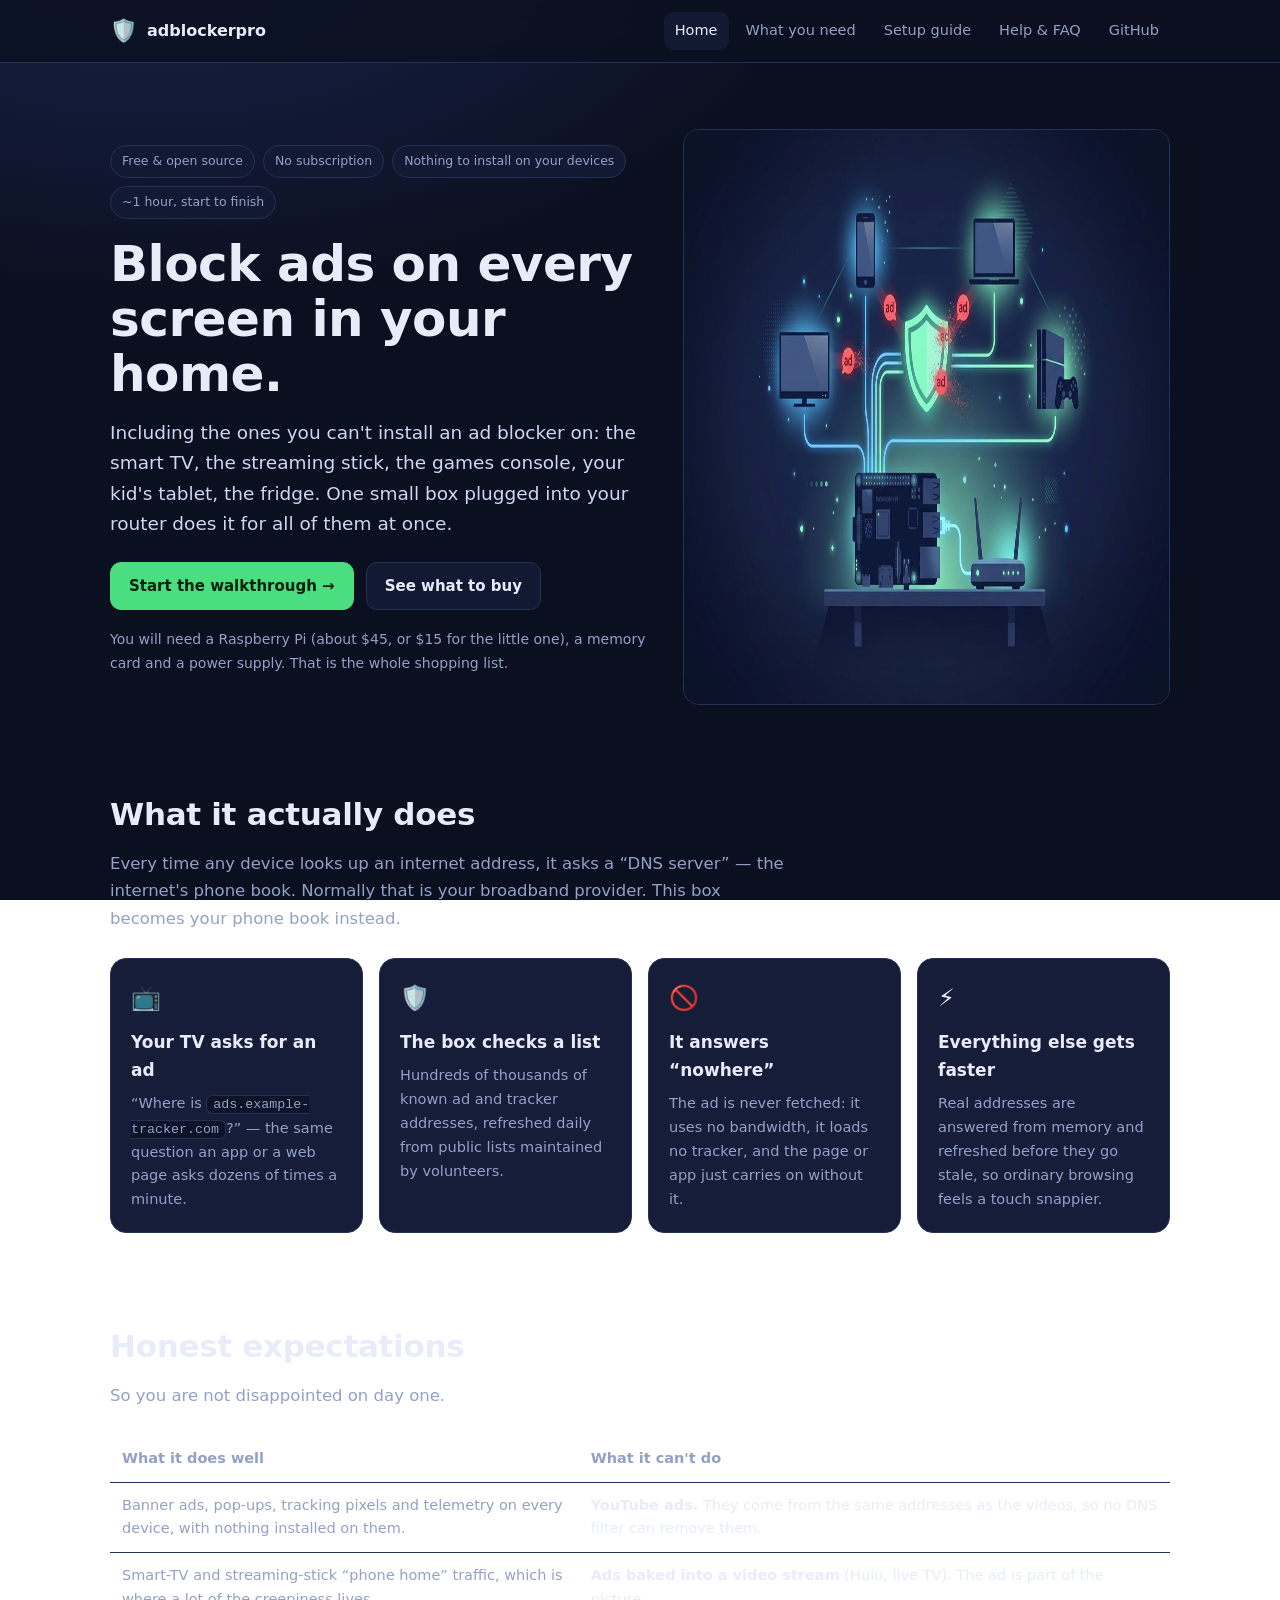
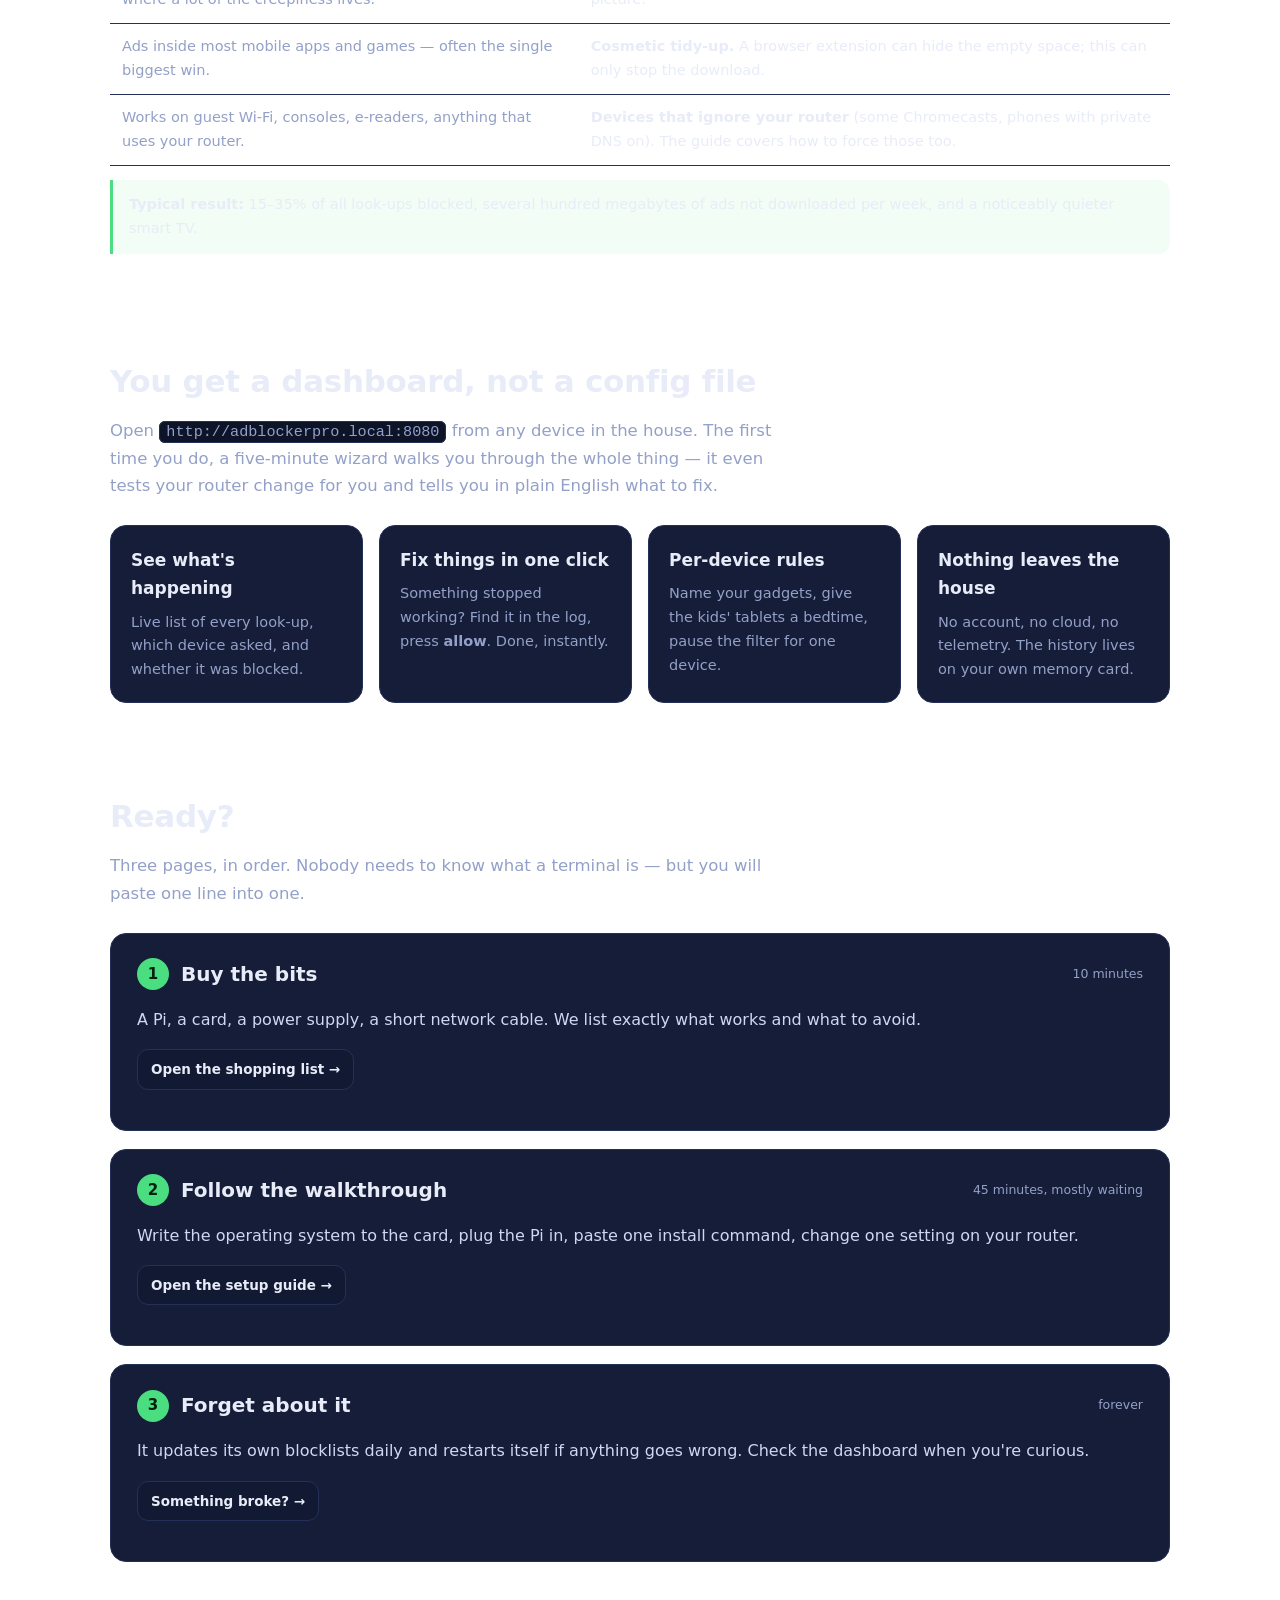
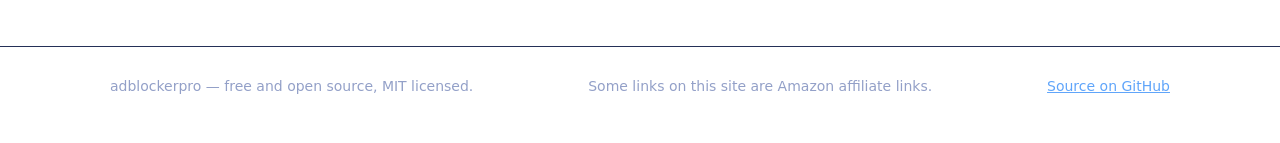
==== site/index.html @ a88fe412 "Friendly first-run wizard, in-app plain-English help, and the adblockerpro website Co-authored-by: a" ====
<!DOCTYPE html>
<html lang="en">
<head>
<meta charset="utf-8" />
<meta name="viewport" content="width=device-width, initial-scale=1" />
<title>adblockerpro — block ads on every device in your house</title>
<meta name="description" content="Build a small box that blocks ads and trackers for every device on your home network — smart TVs, phones, consoles, streaming sticks. No subscription, no apps to install, about an hour of your time." />
<link rel="stylesheet" href="styles.css" />
<link rel="icon" href="data:image/svg+xml,<svg xmlns='http://www.w3.org/2000/svg' viewBox='0 0 100 100'><text y='.9em' font-size='90'>🛡️</text></svg>" />
</head>
<body>

<header class="site-head">
  <div class="wrap">
    <a class="brand" href="index.html"><span class="logo">🛡️</span> adblockerpro</a>
    <nav class="site-nav">
      <a href="index.html">Home</a>
      <a href="hardware.html">What you need</a>
      <a href="setup.html">Setup guide</a>
      <a href="faq.html">Help &amp; FAQ</a>
      <a href="https://github.com/ahardkore/adblockerpro" target="_blank" rel="noopener">GitHub</a>
    </nav>
  </div>
</header>

<section class="hero">
  <div class="wrap hero-grid">
    <div>
      <div class="badges">
        <span class="badge">Free &amp; open source</span>
        <span class="badge">No subscription</span>
        <span class="badge">Nothing to install on your devices</span>
        <span class="badge">~1 hour, start to finish</span>
      </div>
      <h1>Block ads on every screen in your home.</h1>
      <p class="lead">
        Including the ones you can't install an ad blocker on: the smart TV, the
        streaming stick, the games console, your kid's tablet, the fridge.
        One small box plugged into your router does it for all of them at once.
      </p>
      <div class="hero-cta">
        <a class="btn primary" href="setup.html">Start the walkthrough →</a>
        <a class="btn" href="hardware.html">See what to buy</a>
      </div>
      <p class="hero-note">You will need a Raspberry Pi (about $45, or $15 for the little one),
        a memory card and a power supply. That is the whole shopping list.</p>
    </div>
    <div>
      <img src="img/hero.jpg" alt="A Raspberry Pi next to a home router, filtering ads out of the traffic from a TV, phone, laptop and games console" width="1024" height="576" />
    </div>
  </div>
</section>

<section id="what">
  <div class="wrap">
    <h2>What it actually does</h2>
    <p class="section-sub">
      Every time any device looks up an internet address, it asks a “DNS server”
      — the internet's phone book. Normally that is your broadband provider.
      This box becomes your phone book instead.
    </p>
    <div class="cards">
      <div class="card">
        <span class="ico">📺</span>
        <h3>Your TV asks for an ad</h3>
        <p>“Where is <code>ads.example-tracker.com</code>?” — the same question an app or a web page asks dozens of times a minute.</p>
      </div>
      <div class="card">
        <span class="ico">🛡️</span>
        <h3>The box checks a list</h3>
        <p>Hundreds of thousands of known ad and tracker addresses, refreshed daily from public lists maintained by volunteers.</p>
      </div>
      <div class="card">
        <span class="ico">🚫</span>
        <h3>It answers “nowhere”</h3>
        <p>The ad is never fetched: it uses no bandwidth, it loads no tracker, and the page or app just carries on without it.</p>
      </div>
      <div class="card">
        <span class="ico">⚡</span>
        <h3>Everything else gets faster</h3>
        <p>Real addresses are answered from memory and refreshed before they go stale, so ordinary browsing feels a touch snappier.</p>
      </div>
    </div>
  </div>
</section>

<section id="expect">
  <div class="wrap">
    <h2>Honest expectations</h2>
    <p class="section-sub">So you are not disappointed on day one.</p>
    <table class="compare">
      <tr><th>What it does well</th><th>What it can't do</th></tr>
      <tr>
        <td>Banner ads, pop-ups, tracking pixels and telemetry on every device, with nothing installed on them.</td>
        <td><b>YouTube ads.</b> They come from the same addresses as the videos, so no DNS filter can remove them.</td>
      </tr>
      <tr>
        <td>Smart-TV and streaming-stick “phone home” traffic, which is where a lot of the creepiness lives.</td>
        <td><b>Ads baked into a video stream</b> (Hulu, live TV). The ad is part of the picture.</td>
      </tr>
      <tr>
        <td>Ads inside most mobile apps and games — often the single biggest win.</td>
        <td><b>Cosmetic tidy-up.</b> A browser extension can hide the empty space; this can only stop the download.</td>
      </tr>
      <tr>
        <td>Works on guest Wi-Fi, consoles, e-readers, anything that uses your router.</td>
        <td><b>Devices that ignore your router</b> (some Chromecasts, phones with private DNS on). The guide covers how to force those too.</td>
      </tr>
    </table>
    <div class="callout good">
      <b>Typical result:</b> 15–35% of all look-ups blocked, several hundred megabytes of
      ads not downloaded per week, and a noticeably quieter smart TV.
    </div>
  </div>
</section>

<section id="dashboard">
  <div class="wrap">
    <h2>You get a dashboard, not a config file</h2>
    <p class="section-sub">
      Open <code>http://adblockerpro.local:8080</code> from any device in the house.
      The first time you do, a five-minute wizard walks you through the whole thing —
      it even tests your router change for you and tells you in plain English what to fix.
    </p>
    <div class="cards">
      <div class="card"><h3>See what's happening</h3><p>Live list of every look-up, which device asked, and whether it was blocked.</p></div>
      <div class="card"><h3>Fix things in one click</h3><p>Something stopped working? Find it in the log, press <b>allow</b>. Done, instantly.</p></div>
      <div class="card"><h3>Per-device rules</h3><p>Name your gadgets, give the kids' tablets a bedtime, pause the filter for one device.</p></div>
      <div class="card"><h3>Nothing leaves the house</h3><p>No account, no cloud, no telemetry. The history lives on your own memory card.</p></div>
    </div>
  </div>
</section>

<section id="start">
  <div class="wrap">
    <h2>Ready?</h2>
    <p class="section-sub">Three pages, in order. Nobody needs to know what a terminal is — but you will paste one line into one.</p>
    <div class="steps">
      <div class="step">
        <h3>Buy the bits <span class="time">10 minutes</span></h3>
        <p>A Pi, a card, a power supply, a short network cable. We list exactly what works and what to avoid.</p>
        <p><a class="btn small" href="hardware.html">Open the shopping list →</a></p>
      </div>
      <div class="step">
        <h3>Follow the walkthrough <span class="time">45 minutes, mostly waiting</span></h3>
        <p>Write the operating system to the card, plug the Pi in, paste one install command, change one setting on your router.</p>
        <p><a class="btn small" href="setup.html">Open the setup guide →</a></p>
      </div>
      <div class="step">
        <h3>Forget about it <span class="time">forever</span></h3>
        <p>It updates its own blocklists daily and restarts itself if anything goes wrong. Check the dashboard when you're curious.</p>
        <p><a class="btn small" href="faq.html">Something broke? →</a></p>
      </div>
    </div>
  </div>
</section>

<footer class="site-foot">
  <div class="wrap">
    <span>adblockerpro — free and open source, MIT licensed.</span>
    <span>Some links on this site are Amazon affiliate links.</span>
    <span><a href="https://github.com/ahardkore/adblockerpro" target="_blank" rel="noopener">Source on GitHub</a></span>
  </div>
</footer>

<script src="site.js"></script>
</body>
</html>
---- site/styles.css ----
/* adblockerpro website — one stylesheet, no framework, no build step. */

:root {
  --bg: #0b1020;
  --bg-soft: #121a33;
  --panel: #151d38;
  --line: #243057;
  --text: #e8ecf8;
  --muted: #93a0c8;
  --accent: #4ade80;
  --accent-ink: #06220f;
  --blue: #60a5fa;
  --warn: #fbbf24;
  --bad: #f87171;
  --radius: 16px;
  --wrap: 1060px;
}

* { box-sizing: border-box; }

html { scroll-behavior: smooth; scroll-padding-top: 78px; }

body {
  margin: 0;
  background: radial-gradient(1200px 700px at 12% -12%, #1b2550 0%, var(--bg) 58%) fixed;
  color: var(--text);
  font: 16px/1.65 ui-sans-serif, system-ui, -apple-system, "Segoe UI", Roboto, sans-serif;
  -webkit-font-smoothing: antialiased;
}

img { max-width: 100%; display: block; }
code, kbd { font-family: ui-monospace, SFMono-Regular, Menlo, Consolas, monospace; font-size: .92em; }
code { background: #0d1428; border: 1px solid var(--line); border-radius: 6px; padding: 1px 6px; }
a { color: var(--blue); }
a:hover { color: #93c5fd; }

.wrap { width: min(var(--wrap), 92vw); margin: 0 auto; }

/* ---------- header ---------- */

.site-head {
  position: sticky; top: 0; z-index: 40;
  backdrop-filter: blur(10px);
  background: rgba(11, 16, 32, .82);
  border-bottom: 1px solid var(--line);
}
.site-head .wrap { display: flex; align-items: center; gap: 18px; height: 62px; }
.brand { display: flex; align-items: center; gap: 10px; font-weight: 700; text-decoration: none; color: var(--text); }
.brand .logo { font-size: 22px; }
.site-nav { margin-left: auto; display: flex; gap: 6px; align-items: center; flex-wrap: wrap; }
.site-nav a {
  color: var(--muted); text-decoration: none; font-size: 14.5px;
  padding: 7px 11px; border-radius: 9px;
}
.site-nav a:hover { color: var(--text); background: var(--bg-soft); }
.site-nav a.current { color: var(--text); background: var(--bg-soft); }

/* ---------- buttons ---------- */

.btn {
  display: inline-flex; align-items: center; gap: 8px; justify-content: center;
  padding: 11px 18px; border-radius: 11px; font-size: 15px; font-weight: 600;
  text-decoration: none; cursor: pointer; border: 1px solid var(--line);
  background: var(--bg-soft); color: var(--text);
}
.btn:hover { border-color: #33427a; color: var(--text); }
.btn.primary { background: var(--accent); border-color: var(--accent); color: var(--accent-ink); }
.btn.primary:hover { filter: brightness(1.07); color: var(--accent-ink); }
.btn.small { padding: 8px 13px; font-size: 13.5px; }
.btn.disabled { opacity: .5; pointer-events: none; }

/* ---------- hero ---------- */

.hero { padding: 66px 0 40px; }
.hero-grid { display: grid; gap: 34px; grid-template-columns: 1.05fr .95fr; align-items: center; }
.hero h1 { font-size: clamp(32px, 4.6vw, 50px); line-height: 1.1; margin: 0 0 16px; letter-spacing: -.5px; }
.hero p.lead { font-size: 18.5px; color: #cdd7f2; margin: 0 0 22px; }
.hero-cta { display: flex; gap: 12px; flex-wrap: wrap; margin-bottom: 18px; }
.hero-note { color: var(--muted); font-size: 14px; }
.hero img { border-radius: var(--radius); border: 1px solid var(--line); }

.badges { display: flex; gap: 8px; flex-wrap: wrap; margin-bottom: 18px; }
.badge {
  font-size: 12.5px; color: var(--muted); background: var(--bg-soft);
  border: 1px solid var(--line); border-radius: 999px; padding: 5px 11px;
}

/* ---------- sections ---------- */

section { padding: 44px 0; }
section > .wrap > h2, .section-title {
  font-size: clamp(23px, 3vw, 31px); margin: 0 0 10px; letter-spacing: -.3px;
}
.section-sub { color: var(--muted); margin: 0 0 26px; font-size: 16.5px; max-width: 65ch; }

.cards { display: grid; gap: 16px; grid-template-columns: repeat(auto-fit, minmax(240px, 1fr)); }
.card {
  background: var(--panel); border: 1px solid var(--line); border-radius: var(--radius);
  padding: 20px;
}
.card h3 { margin: 0 0 8px; font-size: 17px; }
.card p { margin: 0; color: var(--muted); font-size: 14.5px; }
.card .ico { font-size: 24px; display: block; margin-bottom: 10px; }

/* ---------- steps ---------- */

.steps { counter-reset: step; display: flex; flex-direction: column; gap: 18px; }
.step {
  background: var(--panel); border: 1px solid var(--line); border-radius: var(--radius);
  padding: 24px 26px; position: relative;
}
.step h3 {
  counter-increment: step; margin: 0 0 10px; font-size: 20px;
  display: flex; align-items: center; gap: 12px;
}
.step h3::before {
  content: counter(step);
  width: 32px; height: 32px; flex: none; border-radius: 50%;
  display: grid; place-items: center; font-size: 15px;
  background: var(--accent); color: var(--accent-ink);
}
.step .time { margin-left: auto; font-size: 12.5px; color: var(--muted); font-weight: 500; }
.step p, .step li { color: #cfd8f3; }
.step ul, .step ol { padding-left: 22px; }
.step li { margin: 7px 0; }

pre {
  background: #0a0f20; border: 1px solid var(--line); border-radius: 12px;
  padding: 15px 16px; overflow-x: auto; font-size: 14px; line-height: 1.55;
  position: relative;
}
pre code { background: none; border: 0; padding: 0; }
.copy {
  position: absolute; top: 9px; right: 9px; font-size: 12px; padding: 4px 9px;
  border-radius: 7px; border: 1px solid var(--line); background: var(--bg-soft);
  color: var(--muted); cursor: pointer;
}
.copy:hover { color: var(--text); border-color: #33427a; }

.callout {
  border-left: 3px solid var(--blue); background: rgba(96,165,250,.08);
  padding: 13px 16px; border-radius: 0 12px 12px 0; margin: 14px 0; font-size: 14.5px;
}
.callout.warn { border-color: var(--warn); background: rgba(251,191,36,.08); }
.callout.good { border-color: var(--accent); background: rgba(74,222,128,.08); }
.callout b { color: var(--text); }

/* ---------- shopping list ---------- */

.kit-tabs { display: flex; gap: 8px; flex-wrap: wrap; margin-bottom: 20px; }
.kit-tab {
  padding: 9px 15px; border-radius: 999px; border: 1px solid var(--line);
  background: var(--bg-soft); color: var(--muted); cursor: pointer; font-size: 14.5px;
}
.kit-tab.on { background: var(--accent); border-color: var(--accent); color: var(--accent-ink); font-weight: 650; }
.kit-blurb { color: var(--muted); margin: 0 0 18px; }

.product {
  display: grid; grid-template-columns: 1fr auto; gap: 16px; align-items: center;
  background: var(--panel); border: 1px solid var(--line); border-radius: var(--radius);
  padding: 18px 20px; margin-bottom: 12px;
}
.product h3 { margin: 0 0 6px; font-size: 16.5px; }
.product .why { margin: 0; color: #cfd8f3; font-size: 14.5px; }
.product .watch { margin: 7px 0 0; color: var(--warn); font-size: 13.5px; }
.product .buy { text-align: right; display: flex; flex-direction: column; gap: 7px; align-items: flex-end; }
.product .price { color: var(--muted); font-size: 13.5px; }
.kit-total {
  margin-top: 6px; padding: 14px 18px; border-radius: var(--radius);
  background: rgba(74,222,128,.08); border: 1px solid rgba(74,222,128,.3);
  font-weight: 600;
}
.disclosure { color: var(--muted); font-size: 13px; margin-top: 16px; }

/* ---------- tables, faq, footer ---------- */

table.compare { width: 100%; border-collapse: collapse; font-size: 14.5px; }
table.compare th, table.compare td {
  text-align: left; padding: 11px 12px; border-bottom: 1px solid var(--line);
}
table.compare th { color: var(--muted); font-weight: 600; }
table.compare td:first-child { color: var(--muted); }

details.faq {
  background: var(--panel); border: 1px solid var(--line); border-radius: 12px;
  padding: 14px 18px; margin-bottom: 10px;
}
details.faq summary { cursor: pointer; font-weight: 600; }
details.faq p { color: #cfd8f3; margin: 10px 0 0; }

.site-foot {
  border-top: 1px solid var(--line); margin-top: 40px; padding: 28px 0 46px;
  color: var(--muted); font-size: 14px;
}
.site-foot .wrap { display: flex; gap: 16px; flex-wrap: wrap; justify-content: space-between; }

/* ---------- responsive ---------- */

@media (max-width: 860px) {
  .hero-grid { grid-template-columns: 1fr; }
  .product { grid-template-columns: 1fr; }
  .product .buy { align-items: flex-start; text-align: left; }
  .step h3 .time { margin-left: 0; width: 100%; }
}
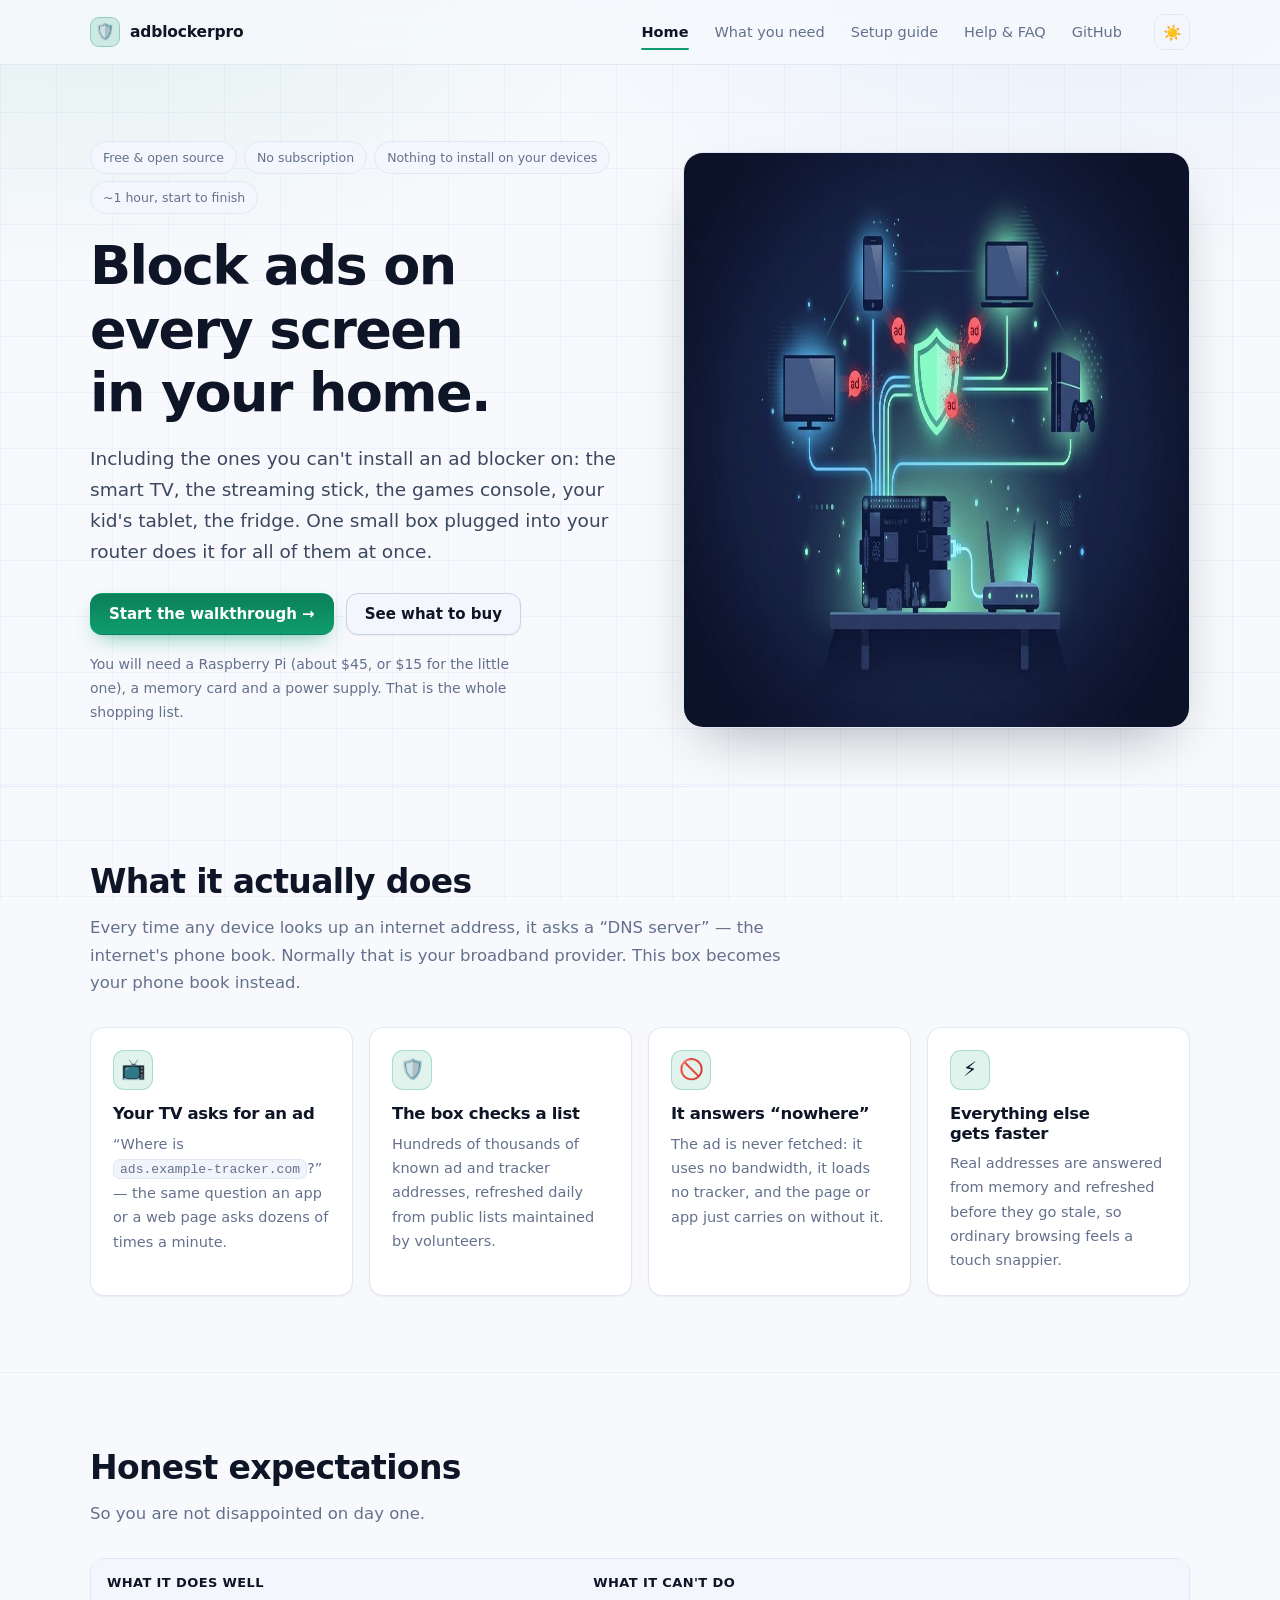
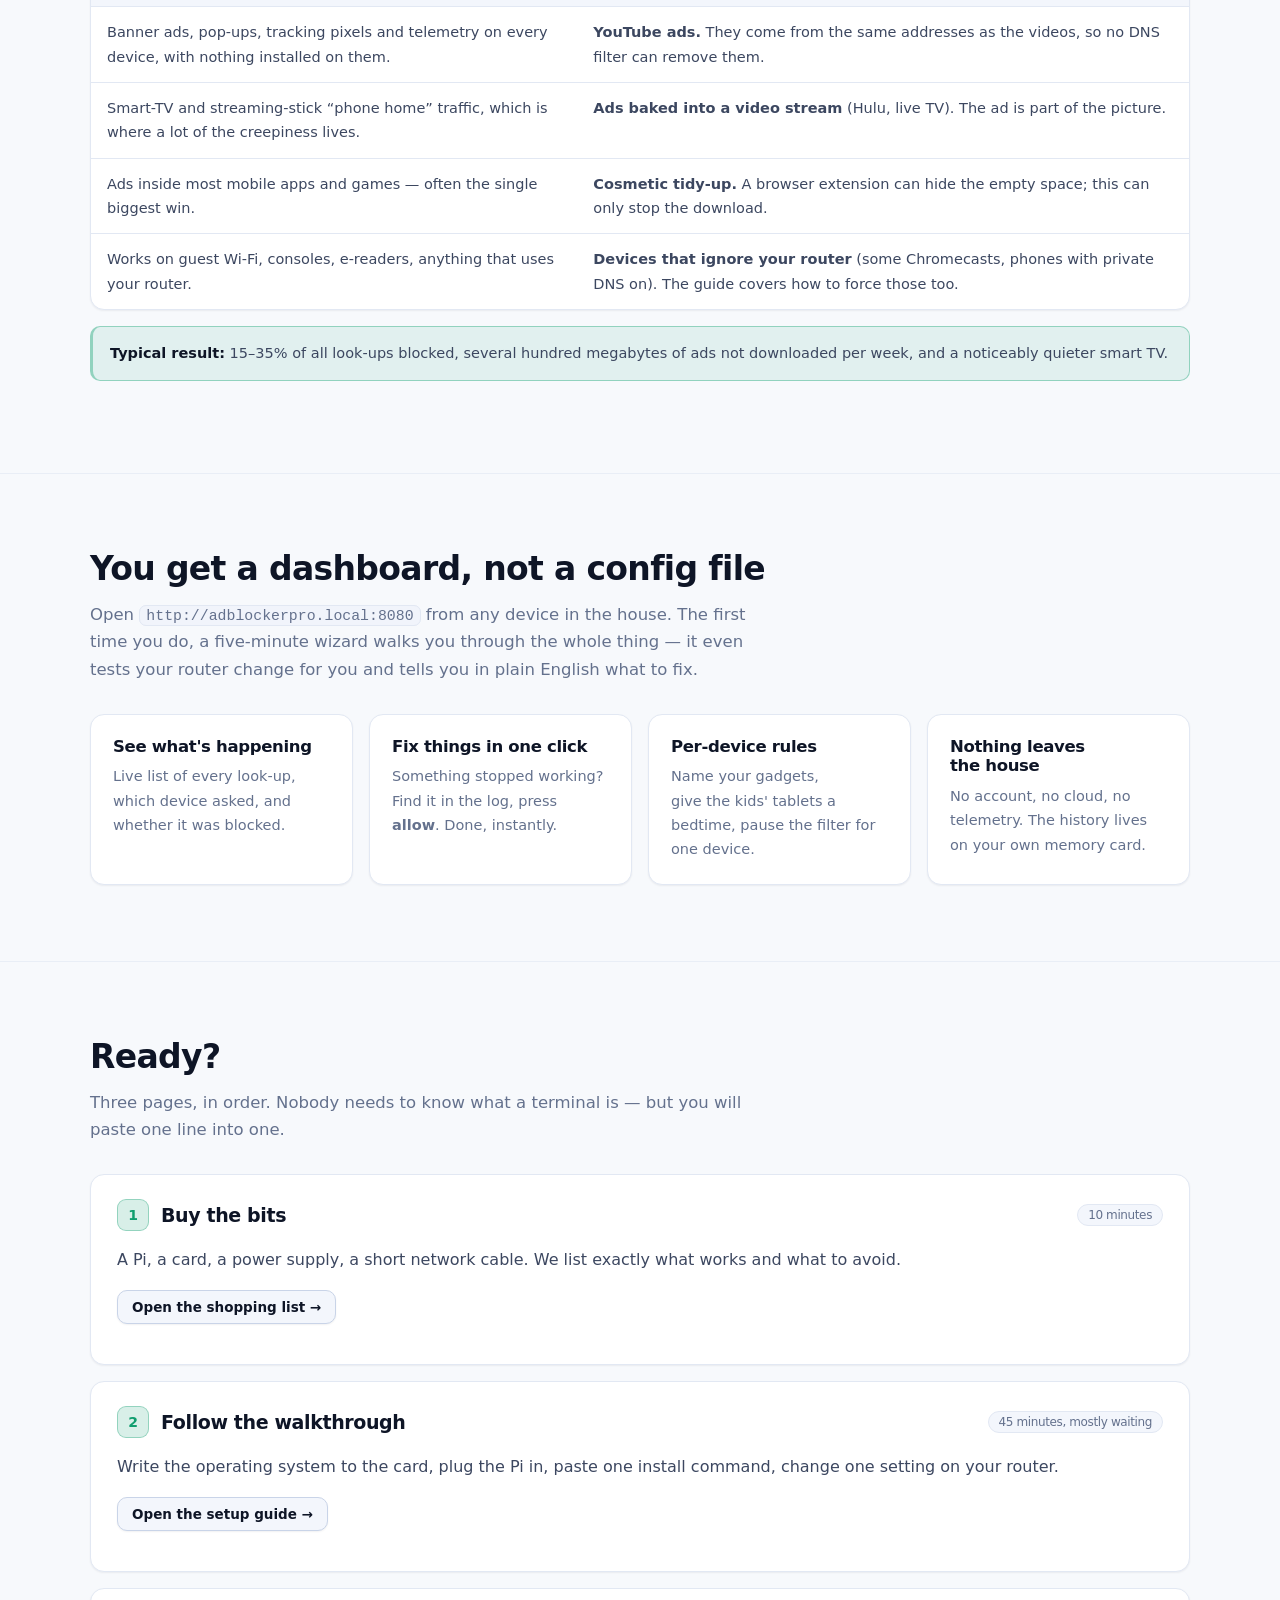
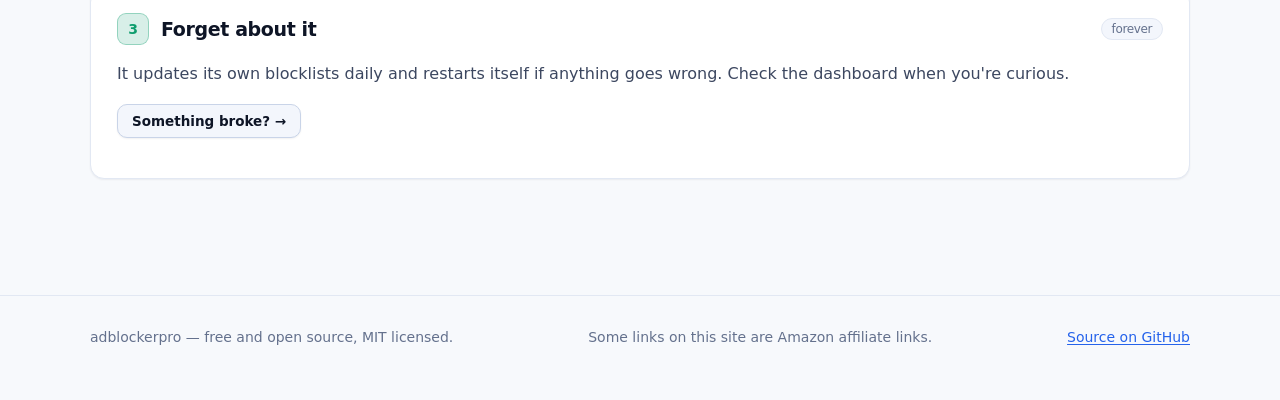
==== commit a374e99d: "site: clean visual refresh with light/dark theming and mobile nav Co-authored-by: arena-agent <29705" ====
--- a/site/index.html
+++ b/site/index.html
@@ -7,19 +7,44 @@
 <meta name="description" content="Build a small box that blocks ads and trackers for every device on your home network — smart TVs, phones, consoles, streaming sticks. No subscription, no apps to install, about an hour of your time." />
 <link rel="stylesheet" href="styles.css" />
 <link rel="icon" href="data:image/svg+xml,<svg xmlns='http://www.w3.org/2000/svg' viewBox='0 0 100 100'><text y='.9em' font-size='90'>🛡️</text></svg>" />
+<meta name="theme-color" content="#090d19" media="(prefers-color-scheme: dark)" />
+<meta name="theme-color" content="#f7f9fc" media="(prefers-color-scheme: light)" />
+<meta name="color-scheme" content="dark light" />
+<script>
+  // Set the theme before first paint so the page never flashes the wrong one.
+  (function () {
+    try {
+      var saved = localStorage.getItem("abp-theme");
+      var t = saved || (window.matchMedia("(prefers-color-scheme: light)").matches ? "light" : "dark");
+      document.documentElement.setAttribute("data-theme", t);
+    } catch (e) {
+      document.documentElement.setAttribute("data-theme", "dark");
+    }
+  })();
+</script>
 </head>
 <body>
 
 <header class="site-head">
   <div class="wrap">
     <a class="brand" href="index.html"><span class="logo">🛡️</span> adblockerpro</a>
-    <nav class="site-nav">
+    <nav class="site-nav" id="site-nav">
       <a href="index.html">Home</a>
       <a href="hardware.html">What you need</a>
       <a href="setup.html">Setup guide</a>
       <a href="faq.html">Help &amp; FAQ</a>
       <a href="https://github.com/ahardkore/adblockerpro" target="_blank" rel="noopener">GitHub</a>
     </nav>
+    <div class="head-tools">
+      <button class="icon-btn theme-toggle" id="theme-toggle" type="button"
+              aria-label="Switch between light and dark theme" title="Switch theme">
+        <span aria-hidden="true" class="theme-ico">🌙</span>
+      </button>
+      <button class="icon-btn nav-toggle" id="nav-toggle" type="button"
+              aria-label="Menu" aria-expanded="false" aria-controls="site-nav">
+        <span class="bars" aria-hidden="true"></span>
+      </button>
+    </div>
   </div>
 </header>
 
--- a/site/styles.css
+++ b/site/styles.css
@@ -1,38 +1,133 @@
-/* adblockerpro website — one stylesheet, no framework, no build step. */
+/* adblockerpro website — one stylesheet, no framework, no build step.
+   Theming: dark by default, light available, both switchable with the
+   header toggle (which writes data-theme on <html>). */
 
 :root {
-  --bg: #0b1020;
-  --bg-soft: #121a33;
-  --panel: #151d38;
-  --line: #243057;
-  --text: #e8ecf8;
-  --muted: #93a0c8;
-  --accent: #4ade80;
-  --accent-ink: #06220f;
-  --blue: #60a5fa;
+  color-scheme: dark;
+
+  /* palette */
+  --bg: #090d19;
+  --bg-2: #0d1326;
+  --panel: #111831;
+  --panel-2: #141c38;
+  --line: #1f2a4d;
+  --line-strong: #2d3a68;
+  --text: #eef2fb;
+  --text-2: #c6d0ea;
+  --muted: #8d9ac2;
+  --accent: #34d399;
+  --accent-2: #6ee7b7;
+  --accent-ink: #042016;
+  --blue: #7cb0fb;
   --warn: #fbbf24;
   --bad: #f87171;
-  --radius: 16px;
-  --wrap: 1060px;
+
+  /* surfaces & effects */
+  --glow-a: rgba(52, 211, 153, .14);
+  --glow-b: rgba(96, 165, 250, .12);
+  --grid: rgba(124, 176, 251, .045);
+  --head-bg: rgba(9, 13, 25, .72);
+  --code-bg: #070b16;
+  --shadow-sm: 0 1px 2px rgba(0, 0, 0, .3);
+  --shadow: 0 10px 30px -12px rgba(0, 0, 0, .65);
+  --shadow-lg: 0 24px 60px -20px rgba(0, 0, 0, .75);
+
+  /* geometry */
+  --r-sm: 10px;
+  --r: 14px;
+  --r-lg: 20px;
+  --wrap: 1100px;
+  --head-h: 64px;
+}
+
+[data-theme="light"] {
+  color-scheme: light;
+
+  --bg: #f7f9fc;
+  --bg-2: #ffffff;
+  --panel: #ffffff;
+  --panel-2: #f3f6fc;
+  --line: #e2e8f3;
+  --line-strong: #c9d4e8;
+  --text: #0e1526;
+  --text-2: #3c4760;
+  --muted: #64718d;
+  --accent: #0f9d6e;
+  --accent-2: #0b7f58;
+  --accent-ink: #ffffff;
+  --blue: #2563eb;
+  --warn: #b45309;
+  --bad: #dc2626;
+
+  --glow-a: rgba(15, 157, 110, .10);
+  --glow-b: rgba(37, 99, 235, .08);
+  --grid: rgba(37, 99, 235, .05);
+  --head-bg: rgba(247, 249, 252, .8);
+  --code-bg: #0e1526;
+  --shadow-sm: 0 1px 2px rgba(16, 24, 40, .06);
+  --shadow: 0 10px 26px -14px rgba(16, 24, 40, .35);
+  --shadow-lg: 0 24px 54px -22px rgba(16, 24, 40, .35);
 }
 
 * { box-sizing: border-box; }
 
-html { scroll-behavior: smooth; scroll-padding-top: 78px; }
+html {
+  scroll-behavior: smooth;
+  scroll-padding-top: calc(var(--head-h) + 16px);
+  -webkit-text-size-adjust: 100%;
+}
 
 body {
   margin: 0;
-  background: radial-gradient(1200px 700px at 12% -12%, #1b2550 0%, var(--bg) 58%) fixed;
+  background-color: var(--bg);
+  background-image:
+    radial-gradient(900px 520px at 85% -10%, var(--glow-b), transparent 70%),
+    radial-gradient(760px 480px at 8% -8%, var(--glow-a), transparent 72%),
+    linear-gradient(var(--grid) 1px, transparent 1px),
+    linear-gradient(90deg, var(--grid) 1px, transparent 1px);
+  background-size: auto, auto, 56px 56px, 56px 56px;
+  background-attachment: fixed;
   color: var(--text);
-  font: 16px/1.65 ui-sans-serif, system-ui, -apple-system, "Segoe UI", Roboto, sans-serif;
+  font: 16px/1.68 ui-sans-serif, system-ui, -apple-system, "Segoe UI", Roboto,
+    "Helvetica Neue", Arial, sans-serif;
+  font-feature-settings: "cv05", "ss01";
   -webkit-font-smoothing: antialiased;
+  -moz-osx-font-smoothing: grayscale;
 }
 
 img { max-width: 100%; display: block; }
-code, kbd { font-family: ui-monospace, SFMono-Regular, Menlo, Consolas, monospace; font-size: .92em; }
-code { background: #0d1428; border: 1px solid var(--line); border-radius: 6px; padding: 1px 6px; }
-a { color: var(--blue); }
-a:hover { color: #93c5fd; }
+h1, h2, h3 { line-height: 1.18; letter-spacing: -.02em; text-wrap: balance; }
+p { text-wrap: pretty; }
+
+code, kbd, pre {
+  font-family: ui-monospace, SFMono-Regular, "SF Mono", Menlo, Consolas, monospace;
+}
+code {
+  font-size: .9em;
+  background: color-mix(in srgb, var(--panel-2) 88%, var(--line));
+  border: 1px solid var(--line);
+  border-radius: 7px;
+  padding: 1.5px 6px;
+  white-space: nowrap;
+}
+
+a { color: var(--blue); text-decoration-thickness: 1px; text-underline-offset: 2px; }
+a:hover { color: color-mix(in srgb, var(--blue) 75%, var(--text)); }
+
+:focus-visible {
+  outline: 2px solid var(--accent);
+  outline-offset: 3px;
+  border-radius: 6px;
+}
+
+::selection { background: color-mix(in srgb, var(--accent) 35%, transparent); }
+
+.skip-link {
+  position: absolute; left: 12px; top: -64px; z-index: 100;
+  padding: 10px 15px; background: var(--accent); color: var(--accent-ink);
+  border-radius: var(--r-sm); font-weight: 700; text-decoration: none;
+}
+.skip-link:focus { top: 12px; }
 
 .wrap { width: min(var(--wrap), 92vw); margin: 0 auto; }
 
@@ -40,165 +135,347 @@
 
 .site-head {
   position: sticky; top: 0; z-index: 40;
-  backdrop-filter: blur(10px);
-  background: rgba(11, 16, 32, .82);
+  backdrop-filter: saturate(160%) blur(14px);
+  -webkit-backdrop-filter: saturate(160%) blur(14px);
+  background: var(--head-bg);
   border-bottom: 1px solid var(--line);
 }
-.site-head .wrap { display: flex; align-items: center; gap: 18px; height: 62px; }
-.brand { display: flex; align-items: center; gap: 10px; font-weight: 700; text-decoration: none; color: var(--text); }
-.brand .logo { font-size: 22px; }
-.site-nav { margin-left: auto; display: flex; gap: 6px; align-items: center; flex-wrap: wrap; }
+.site-head .wrap {
+  display: flex; align-items: center; gap: 14px;
+  min-height: var(--head-h);
+}
+.brand {
+  display: inline-flex; align-items: center; gap: 10px;
+  font-weight: 700; font-size: 15.5px; letter-spacing: -.01em;
+  text-decoration: none; color: var(--text);
+  padding: 6px 8px 6px 0;
+}
+.brand .logo {
+  display: grid; place-items: center;
+  width: 30px; height: 30px; font-size: 16px;
+  border-radius: 9px;
+  background: color-mix(in srgb, var(--accent) 16%, transparent);
+  border: 1px solid color-mix(in srgb, var(--accent) 32%, transparent);
+}
+
+.site-nav { margin-left: auto; display: flex; gap: 2px; align-items: center; }
 .site-nav a {
-  color: var(--muted); text-decoration: none; font-size: 14.5px;
-  padding: 7px 11px; border-radius: 9px;
-}
-.site-nav a:hover { color: var(--text); background: var(--bg-soft); }
-.site-nav a.current { color: var(--text); background: var(--bg-soft); }
+  position: relative;
+  color: var(--muted); text-decoration: none; font-size: 14.5px; font-weight: 500;
+  padding: 8px 12px; border-radius: var(--r-sm);
+  transition: color .15s ease, background-color .15s ease;
+}
+.site-nav a:hover { color: var(--text); background: var(--panel-2); }
+.site-nav a.current { color: var(--text); font-weight: 600; }
+.site-nav a.current::after {
+  content: ""; position: absolute; left: 12px; right: 12px; bottom: 2px;
+  height: 2px; border-radius: 2px; background: var(--accent);
+}
+
+.head-tools { display: flex; align-items: center; gap: 6px; margin-left: 6px; }
+
+.icon-btn {
+  display: grid; place-items: center;
+  width: 36px; height: 36px; padding: 0;
+  border-radius: var(--r-sm);
+  border: 1px solid var(--line);
+  background: var(--panel-2);
+  color: var(--text-2);
+  font-size: 15px; line-height: 1;
+  cursor: pointer;
+  transition: border-color .15s ease, color .15s ease, background-color .15s ease;
+}
+.icon-btn:hover { color: var(--text); border-color: var(--line-strong); }
+.nav-toggle { display: none; }
+.nav-toggle .bars, .nav-toggle .bars::before, .nav-toggle .bars::after {
+  display: block; width: 16px; height: 2px; border-radius: 2px;
+  background: currentColor; content: "";
+}
+.nav-toggle .bars { position: relative; }
+.nav-toggle .bars::before { position: absolute; top: -5px; }
+.nav-toggle .bars::after { position: absolute; top: 5px; }
 
 /* ---------- buttons ---------- */
 
 .btn {
   display: inline-flex; align-items: center; gap: 8px; justify-content: center;
-  padding: 11px 18px; border-radius: 11px; font-size: 15px; font-weight: 600;
-  text-decoration: none; cursor: pointer; border: 1px solid var(--line);
-  background: var(--bg-soft); color: var(--text);
-}
-.btn:hover { border-color: #33427a; color: var(--text); }
-.btn.primary { background: var(--accent); border-color: var(--accent); color: var(--accent-ink); }
-.btn.primary:hover { filter: brightness(1.07); color: var(--accent-ink); }
-.btn.small { padding: 8px 13px; font-size: 13.5px; }
-.btn.disabled { opacity: .5; pointer-events: none; }
+  padding: 11px 18px; border-radius: 12px;
+  font-size: 15px; font-weight: 600; line-height: 1.2;
+  text-decoration: none; cursor: pointer;
+  border: 1px solid var(--line-strong);
+  background: var(--panel-2); color: var(--text);
+  box-shadow: var(--shadow-sm);
+  transition: transform .15s ease, border-color .15s ease, background-color .15s ease,
+    box-shadow .15s ease, filter .15s ease;
+}
+.btn:hover { color: var(--text); border-color: var(--accent); transform: translateY(-1px); }
+.btn:active { transform: translateY(0); }
+.btn.primary {
+  background: linear-gradient(180deg, var(--accent-2), var(--accent));
+  border-color: transparent; color: var(--accent-ink);
+  box-shadow: 0 8px 22px -10px color-mix(in srgb, var(--accent) 80%, transparent);
+}
+.btn.primary:hover { filter: brightness(1.05); color: var(--accent-ink); }
+.btn.small { padding: 8px 14px; font-size: 13.5px; border-radius: 10px; }
+.btn.disabled { opacity: .55; pointer-events: none; box-shadow: none; }
 
 /* ---------- hero ---------- */
 
-.hero { padding: 66px 0 40px; }
-.hero-grid { display: grid; gap: 34px; grid-template-columns: 1.05fr .95fr; align-items: center; }
-.hero h1 { font-size: clamp(32px, 4.6vw, 50px); line-height: 1.1; margin: 0 0 16px; letter-spacing: -.5px; }
-.hero p.lead { font-size: 18.5px; color: #cdd7f2; margin: 0 0 22px; }
+.hero { padding: 76px 0 48px; position: relative; overflow: hidden; }
+.hero-grid {
+  display: grid; gap: 44px;
+  grid-template-columns: 1.04fr .96fr; align-items: center;
+}
+.hero h1 {
+  font-size: clamp(34px, 5vw, 54px); margin: 0 0 18px; letter-spacing: -.03em;
+}
+.hero p.lead { font-size: 18.5px; color: var(--text-2); margin: 0 0 26px; max-width: 54ch; }
 .hero-cta { display: flex; gap: 12px; flex-wrap: wrap; margin-bottom: 18px; }
-.hero-note { color: var(--muted); font-size: 14px; }
-.hero img { border-radius: var(--radius); border: 1px solid var(--line); }
-
-.badges { display: flex; gap: 8px; flex-wrap: wrap; margin-bottom: 18px; }
+.hero-note { color: var(--muted); font-size: 14px; max-width: 52ch; }
+.hero img {
+  border-radius: var(--r-lg);
+  border: 1px solid var(--line);
+  box-shadow: var(--shadow-lg);
+}
+
+.badges { display: flex; gap: 7px; flex-wrap: wrap; margin-bottom: 20px; }
 .badge {
-  font-size: 12.5px; color: var(--muted); background: var(--bg-soft);
-  border: 1px solid var(--line); border-radius: 999px; padding: 5px 11px;
+  font-size: 12.5px; font-weight: 500; color: var(--muted);
+  background: var(--panel-2); border: 1px solid var(--line);
+  border-radius: 999px; padding: 5px 12px;
 }
 
 /* ---------- sections ---------- */
 
-section { padding: 44px 0; }
+section { padding: 76px 0; position: relative; }
+section + section { border-top: 1px solid color-mix(in srgb, var(--line) 60%, transparent); }
+
 section > .wrap > h2, .section-title {
-  font-size: clamp(23px, 3vw, 31px); margin: 0 0 10px; letter-spacing: -.3px;
-}
-.section-sub { color: var(--muted); margin: 0 0 26px; font-size: 16.5px; max-width: 65ch; }
-
-.cards { display: grid; gap: 16px; grid-template-columns: repeat(auto-fit, minmax(240px, 1fr)); }
+  font-size: clamp(24px, 3.1vw, 33px); margin: 0 0 12px;
+}
+.section-sub { color: var(--muted); margin: 0 0 30px; font-size: 16.5px; max-width: 66ch; }
+
+.cards { display: grid; gap: 16px; grid-template-columns: repeat(auto-fit, minmax(235px, 1fr)); }
 .card {
-  background: var(--panel); border: 1px solid var(--line); border-radius: var(--radius);
-  padding: 20px;
-}
-.card h3 { margin: 0 0 8px; font-size: 17px; }
+  background: var(--panel);
+  border: 1px solid var(--line);
+  border-radius: var(--r);
+  padding: 22px;
+  box-shadow: var(--shadow-sm);
+  transition: transform .2s ease, border-color .2s ease, box-shadow .2s ease;
+}
+.card:hover {
+  transform: translateY(-3px);
+  border-color: var(--line-strong);
+  box-shadow: var(--shadow);
+}
+.card h3 { margin: 0 0 8px; font-size: 16.5px; }
 .card p { margin: 0; color: var(--muted); font-size: 14.5px; }
-.card .ico { font-size: 24px; display: block; margin-bottom: 10px; }
+.card .ico {
+  font-size: 20px; display: grid; place-items: center;
+  width: 40px; height: 40px; margin-bottom: 14px; border-radius: 11px;
+  background: color-mix(in srgb, var(--accent) 12%, transparent);
+  border: 1px solid color-mix(in srgb, var(--accent) 26%, transparent);
+}
 
 /* ---------- steps ---------- */
 
-.steps { counter-reset: step; display: flex; flex-direction: column; gap: 18px; }
+.steps { counter-reset: step; display: flex; flex-direction: column; gap: 16px; }
 .step {
-  background: var(--panel); border: 1px solid var(--line); border-radius: var(--radius);
-  padding: 24px 26px; position: relative;
+  background: var(--panel); border: 1px solid var(--line); border-radius: var(--r);
+  padding: 24px 26px; position: relative; box-shadow: var(--shadow-sm);
 }
 .step h3 {
-  counter-increment: step; margin: 0 0 10px; font-size: 20px;
-  display: flex; align-items: center; gap: 12px;
+  counter-increment: step; margin: 0 0 12px; font-size: 19px;
+  display: flex; align-items: center; gap: 12px; flex-wrap: wrap;
 }
 .step h3::before {
   content: counter(step);
-  width: 32px; height: 32px; flex: none; border-radius: 50%;
-  display: grid; place-items: center; font-size: 15px;
-  background: var(--accent); color: var(--accent-ink);
-}
-.step .time { margin-left: auto; font-size: 12.5px; color: var(--muted); font-weight: 500; }
-.step p, .step li { color: #cfd8f3; }
-.step ul, .step ol { padding-left: 22px; }
+  width: 30px; height: 30px; flex: none; border-radius: 9px;
+  display: grid; place-items: center; font-size: 14px; font-weight: 700;
+  background: color-mix(in srgb, var(--accent) 16%, transparent);
+  border: 1px solid color-mix(in srgb, var(--accent) 34%, transparent);
+  color: var(--accent);
+}
+.step .time {
+  margin-left: auto; font-size: 12px; color: var(--muted); font-weight: 500;
+  background: var(--panel-2); border: 1px solid var(--line);
+  padding: 3px 10px; border-radius: 999px;
+}
+.step p, .step li { color: var(--text-2); }
+.step ul, .step ol { padding-left: 20px; }
 .step li { margin: 7px 0; }
 
 pre {
-  background: #0a0f20; border: 1px solid var(--line); border-radius: 12px;
-  padding: 15px 16px; overflow-x: auto; font-size: 14px; line-height: 1.55;
+  background: var(--code-bg);
+  border: 1px solid var(--line);
+  border-radius: var(--r);
+  padding: 16px 17px; overflow-x: auto;
+  font-size: 13.5px; line-height: 1.6;
+  color: #dbe6ff;
   position: relative;
 }
-pre code { background: none; border: 0; padding: 0; }
+pre code { background: none; border: 0; padding: 0; white-space: pre; color: inherit; }
 .copy {
-  position: absolute; top: 9px; right: 9px; font-size: 12px; padding: 4px 9px;
-  border-radius: 7px; border: 1px solid var(--line); background: var(--bg-soft);
-  color: var(--muted); cursor: pointer;
-}
-.copy:hover { color: var(--text); border-color: #33427a; }
+  position: absolute; top: 9px; right: 9px;
+  font: 500 11.5px/1 ui-sans-serif, system-ui, sans-serif;
+  padding: 6px 10px; border-radius: 8px;
+  border: 1px solid rgba(255, 255, 255, .14);
+  background: rgba(255, 255, 255, .06);
+  color: #a8b6d8; cursor: pointer;
+  transition: color .15s ease, border-color .15s ease, background-color .15s ease;
+}
+.copy:hover { color: #fff; border-color: var(--accent); background: rgba(255, 255, 255, .1); }
 
 .callout {
-  border-left: 3px solid var(--blue); background: rgba(96,165,250,.08);
-  padding: 13px 16px; border-radius: 0 12px 12px 0; margin: 14px 0; font-size: 14.5px;
-}
-.callout.warn { border-color: var(--warn); background: rgba(251,191,36,.08); }
-.callout.good { border-color: var(--accent); background: rgba(74,222,128,.08); }
+  border: 1px solid color-mix(in srgb, var(--blue) 35%, transparent);
+  border-left-width: 3px;
+  background: color-mix(in srgb, var(--blue) 9%, transparent);
+  padding: 14px 17px; border-radius: var(--r-sm);
+  margin: 16px 0; font-size: 14.5px; color: var(--text-2);
+}
+.callout.warn {
+  border-color: color-mix(in srgb, var(--warn) 38%, transparent);
+  background: color-mix(in srgb, var(--warn) 9%, transparent);
+}
+.callout.good {
+  border-color: color-mix(in srgb, var(--accent) 38%, transparent);
+  background: color-mix(in srgb, var(--accent) 9%, transparent);
+}
 .callout b { color: var(--text); }
 
 /* ---------- shopping list ---------- */
 
-.kit-tabs { display: flex; gap: 8px; flex-wrap: wrap; margin-bottom: 20px; }
+.kit-tabs {
+  display: flex; gap: 6px; flex-wrap: wrap; margin-bottom: 22px;
+  background: var(--panel-2); border: 1px solid var(--line);
+  border-radius: 999px; padding: 5px; width: fit-content;
+}
 .kit-tab {
-  padding: 9px 15px; border-radius: 999px; border: 1px solid var(--line);
-  background: var(--bg-soft); color: var(--muted); cursor: pointer; font-size: 14.5px;
-}
-.kit-tab.on { background: var(--accent); border-color: var(--accent); color: var(--accent-ink); font-weight: 650; }
-.kit-blurb { color: var(--muted); margin: 0 0 18px; }
+  padding: 8px 16px; border-radius: 999px; border: 1px solid transparent;
+  background: transparent; color: var(--muted); cursor: pointer;
+  font: 500 14px/1.3 inherit;
+  transition: color .15s ease, background-color .15s ease;
+}
+.kit-tab:hover { color: var(--text); }
+.kit-tab.on {
+  background: var(--accent); color: var(--accent-ink); font-weight: 650;
+  box-shadow: var(--shadow-sm);
+}
+.kit-blurb { color: var(--muted); margin: 0 0 18px; max-width: 66ch; }
 
 .product {
-  display: grid; grid-template-columns: 1fr auto; gap: 16px; align-items: center;
-  background: var(--panel); border: 1px solid var(--line); border-radius: var(--radius);
-  padding: 18px 20px; margin-bottom: 12px;
-}
-.product h3 { margin: 0 0 6px; font-size: 16.5px; }
-.product .why { margin: 0; color: #cfd8f3; font-size: 14.5px; }
-.product .watch { margin: 7px 0 0; color: var(--warn); font-size: 13.5px; }
-.product .buy { text-align: right; display: flex; flex-direction: column; gap: 7px; align-items: flex-end; }
-.product .price { color: var(--muted); font-size: 13.5px; }
+  display: grid; grid-template-columns: 1fr auto; gap: 18px; align-items: center;
+  background: var(--panel); border: 1px solid var(--line); border-radius: var(--r);
+  padding: 18px 20px; margin-bottom: 10px;
+  box-shadow: var(--shadow-sm);
+  transition: border-color .2s ease, box-shadow .2s ease;
+}
+.product:hover { border-color: var(--line-strong); box-shadow: var(--shadow); }
+.product h3 { margin: 0 0 6px; font-size: 16px; }
+.product .why { margin: 0; color: var(--text-2); font-size: 14.5px; }
+.product .watch { margin: 8px 0 0; color: var(--warn); font-size: 13.5px; }
+.product .buy { display: flex; flex-direction: column; gap: 7px; align-items: flex-end; text-align: right; }
+.product .price { color: var(--muted); font-size: 13px; }
+
 .kit-total {
-  margin-top: 6px; padding: 14px 18px; border-radius: var(--radius);
-  background: rgba(74,222,128,.08); border: 1px solid rgba(74,222,128,.3);
-  font-weight: 600;
-}
-.disclosure { color: var(--muted); font-size: 13px; margin-top: 16px; }
+  margin-top: 8px; padding: 15px 19px; border-radius: var(--r);
+  background: color-mix(in srgb, var(--accent) 9%, transparent);
+  border: 1px solid color-mix(in srgb, var(--accent) 30%, transparent);
+  font-weight: 650;
+}
+.disclosure { color: var(--muted); font-size: 13px; margin-top: 16px; max-width: 72ch; }
 
 /* ---------- tables, faq, footer ---------- */
 
-table.compare { width: 100%; border-collapse: collapse; font-size: 14.5px; }
+table.compare {
+  width: 100%; border-collapse: separate; border-spacing: 0;
+  font-size: 14.5px;
+  background: var(--panel); border: 1px solid var(--line);
+  border-radius: var(--r); overflow: hidden;
+  box-shadow: var(--shadow-sm);
+}
 table.compare th, table.compare td {
-  text-align: left; padding: 11px 12px; border-bottom: 1px solid var(--line);
-}
-table.compare th { color: var(--muted); font-weight: 600; }
-table.compare td:first-child { color: var(--muted); }
+  text-align: left; padding: 13px 16px; vertical-align: top;
+  border-bottom: 1px solid var(--line);
+}
+table.compare tr:last-child td { border-bottom: 0; }
+table.compare th {
+  color: var(--text); font-weight: 650; font-size: 13px;
+  letter-spacing: .03em; text-transform: uppercase;
+  background: var(--panel-2);
+}
+table.compare td { color: var(--text-2); }
+table.compare td:first-child { color: var(--text-2); }
 
 details.faq {
-  background: var(--panel); border: 1px solid var(--line); border-radius: 12px;
-  padding: 14px 18px; margin-bottom: 10px;
-}
-details.faq summary { cursor: pointer; font-weight: 600; }
-details.faq p { color: #cfd8f3; margin: 10px 0 0; }
+  background: var(--panel); border: 1px solid var(--line); border-radius: var(--r);
+  padding: 15px 19px; margin-bottom: 9px;
+  box-shadow: var(--shadow-sm);
+  transition: border-color .15s ease;
+}
+details.faq:hover { border-color: var(--line-strong); }
+details.faq summary {
+  cursor: pointer; font-weight: 600; list-style: none;
+  display: flex; align-items: center; gap: 12px;
+}
+details.faq summary::-webkit-details-marker { display: none; }
+details.faq summary::after {
+  content: "+"; margin-left: auto; color: var(--muted);
+  font-size: 18px; font-weight: 400; line-height: 1;
+  transition: transform .2s ease;
+}
+details.faq[open] summary::after { content: "−"; }
+details.faq[open] { border-color: var(--line-strong); }
+details.faq p { color: var(--text-2); margin: 12px 0 0; }
 
 .site-foot {
-  border-top: 1px solid var(--line); margin-top: 40px; padding: 28px 0 46px;
+  border-top: 1px solid var(--line);
+  margin-top: 40px; padding: 30px 0 50px;
   color: var(--muted); font-size: 14px;
 }
-.site-foot .wrap { display: flex; gap: 16px; flex-wrap: wrap; justify-content: space-between; }
+.site-foot .wrap { display: flex; gap: 18px; flex-wrap: wrap; justify-content: space-between; }
 
 /* ---------- responsive ---------- */
 
-@media (max-width: 860px) {
-  .hero-grid { grid-template-columns: 1fr; }
+@media (max-width: 880px) {
+  .nav-toggle { display: grid; }
+  .site-nav {
+    order: 3; width: 100%; margin-left: 0;
+    flex-direction: column; align-items: stretch; gap: 2px;
+    padding: 6px 0 12px;
+    border-top: 1px solid var(--line);
+    margin-top: 4px;
+  }
+  .site-nav[hidden] { display: none; }
+  .site-nav a { padding: 11px 12px; font-size: 15px; }
+  .site-nav a.current::after { display: none; }
+  .site-nav a.current { background: var(--panel-2); }
+  .head-tools { margin-left: auto; }
+  .site-head .wrap { flex-wrap: wrap; padding-top: 10px; padding-bottom: 6px; }
+
+  .hero { padding: 44px 0 32px; }
+  .hero-grid { grid-template-columns: 1fr; gap: 30px; }
+  .hero p.lead { font-size: 17px; }
+  section { padding: 54px 0; }
   .product { grid-template-columns: 1fr; }
   .product .buy { align-items: flex-start; text-align: left; }
-  .step h3 .time { margin-left: 0; width: 100%; }
-}
+  .step { padding: 20px; }
+  .step h3 .time { margin-left: 0; }
+  .kit-tabs { width: 100%; border-radius: var(--r); }
+  .kit-tab { flex: 1 1 auto; }
+  table.compare { display: block; overflow-x: auto; }
+}
+
+@media (prefers-reduced-motion: reduce) {
+  html { scroll-behavior: auto; }
+  *, *::before, *::after {
+    transition-duration: .01ms !important;
+    animation-duration: .01ms !important;
+  }
+}
+
+@media print {
+  .site-head, .copy, .hero-cta, .site-foot { display: none !important; }
+  body { background: #fff; color: #000; }
+}
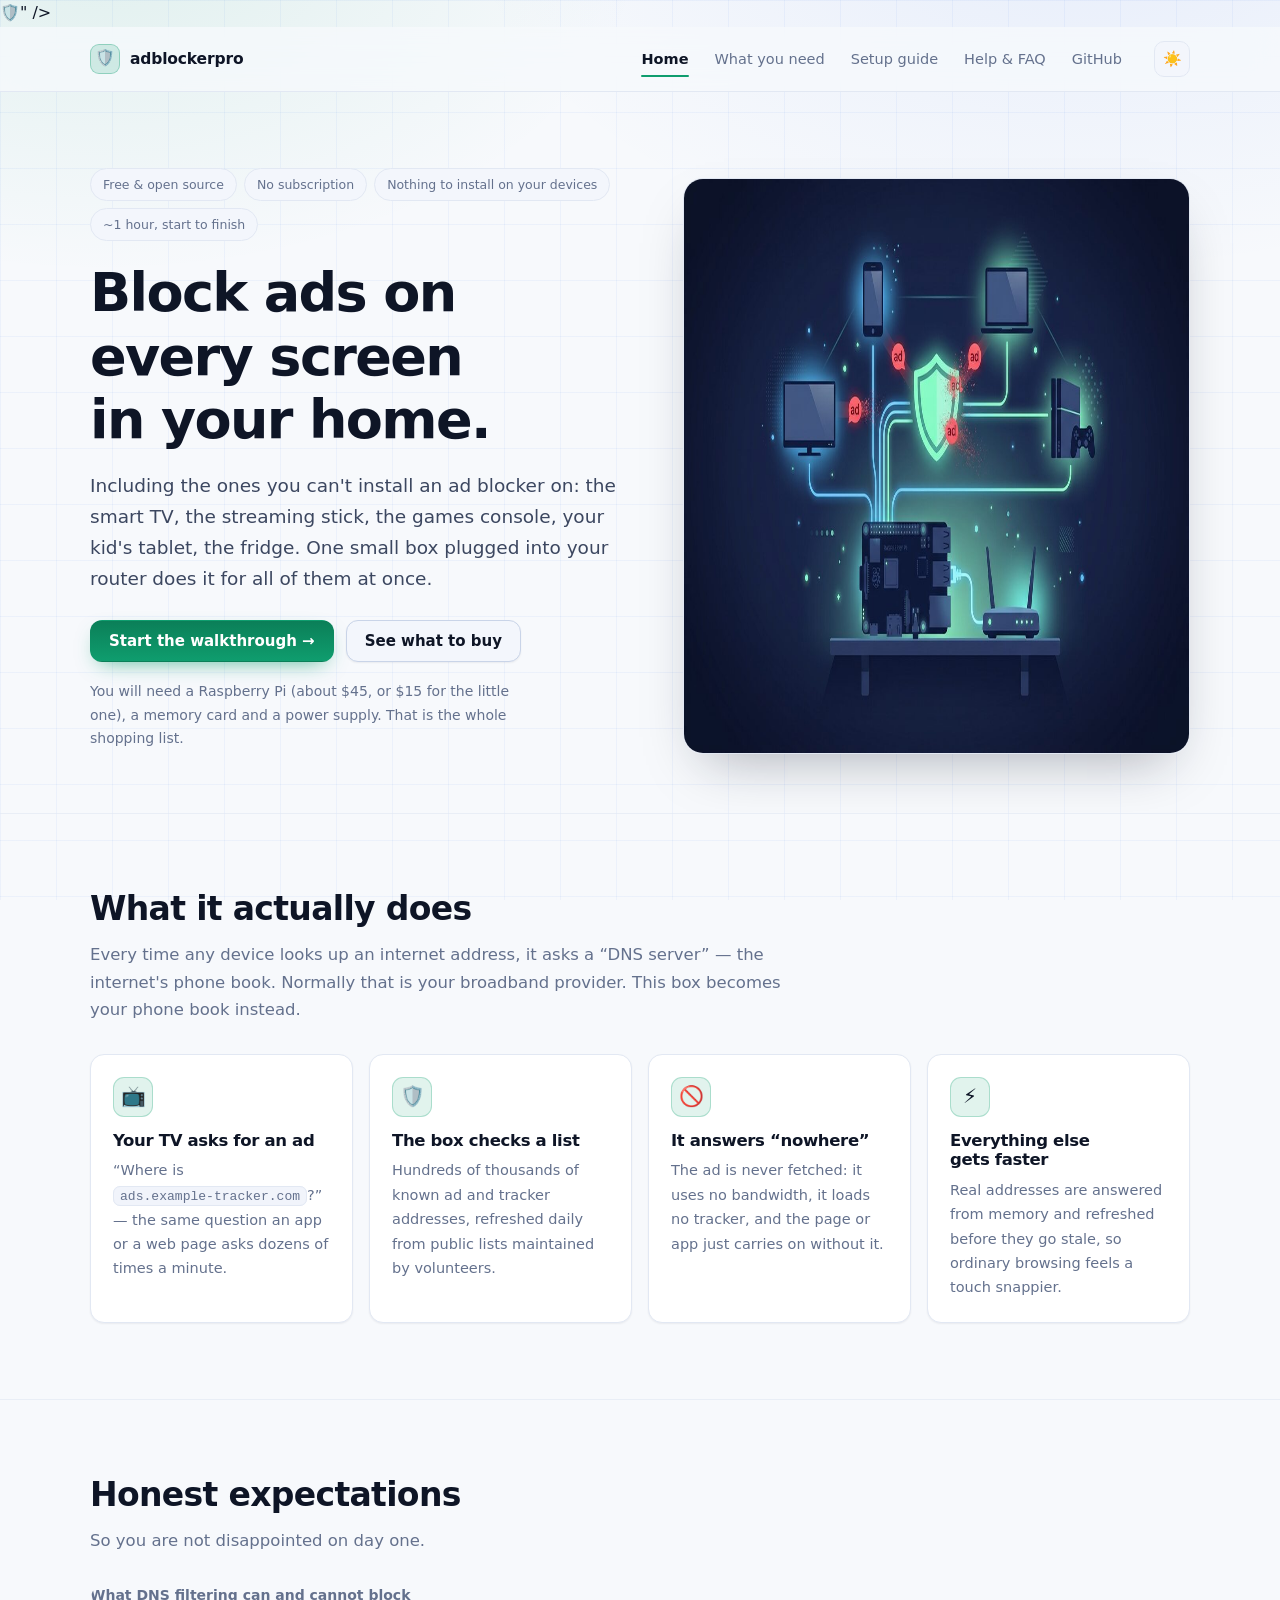
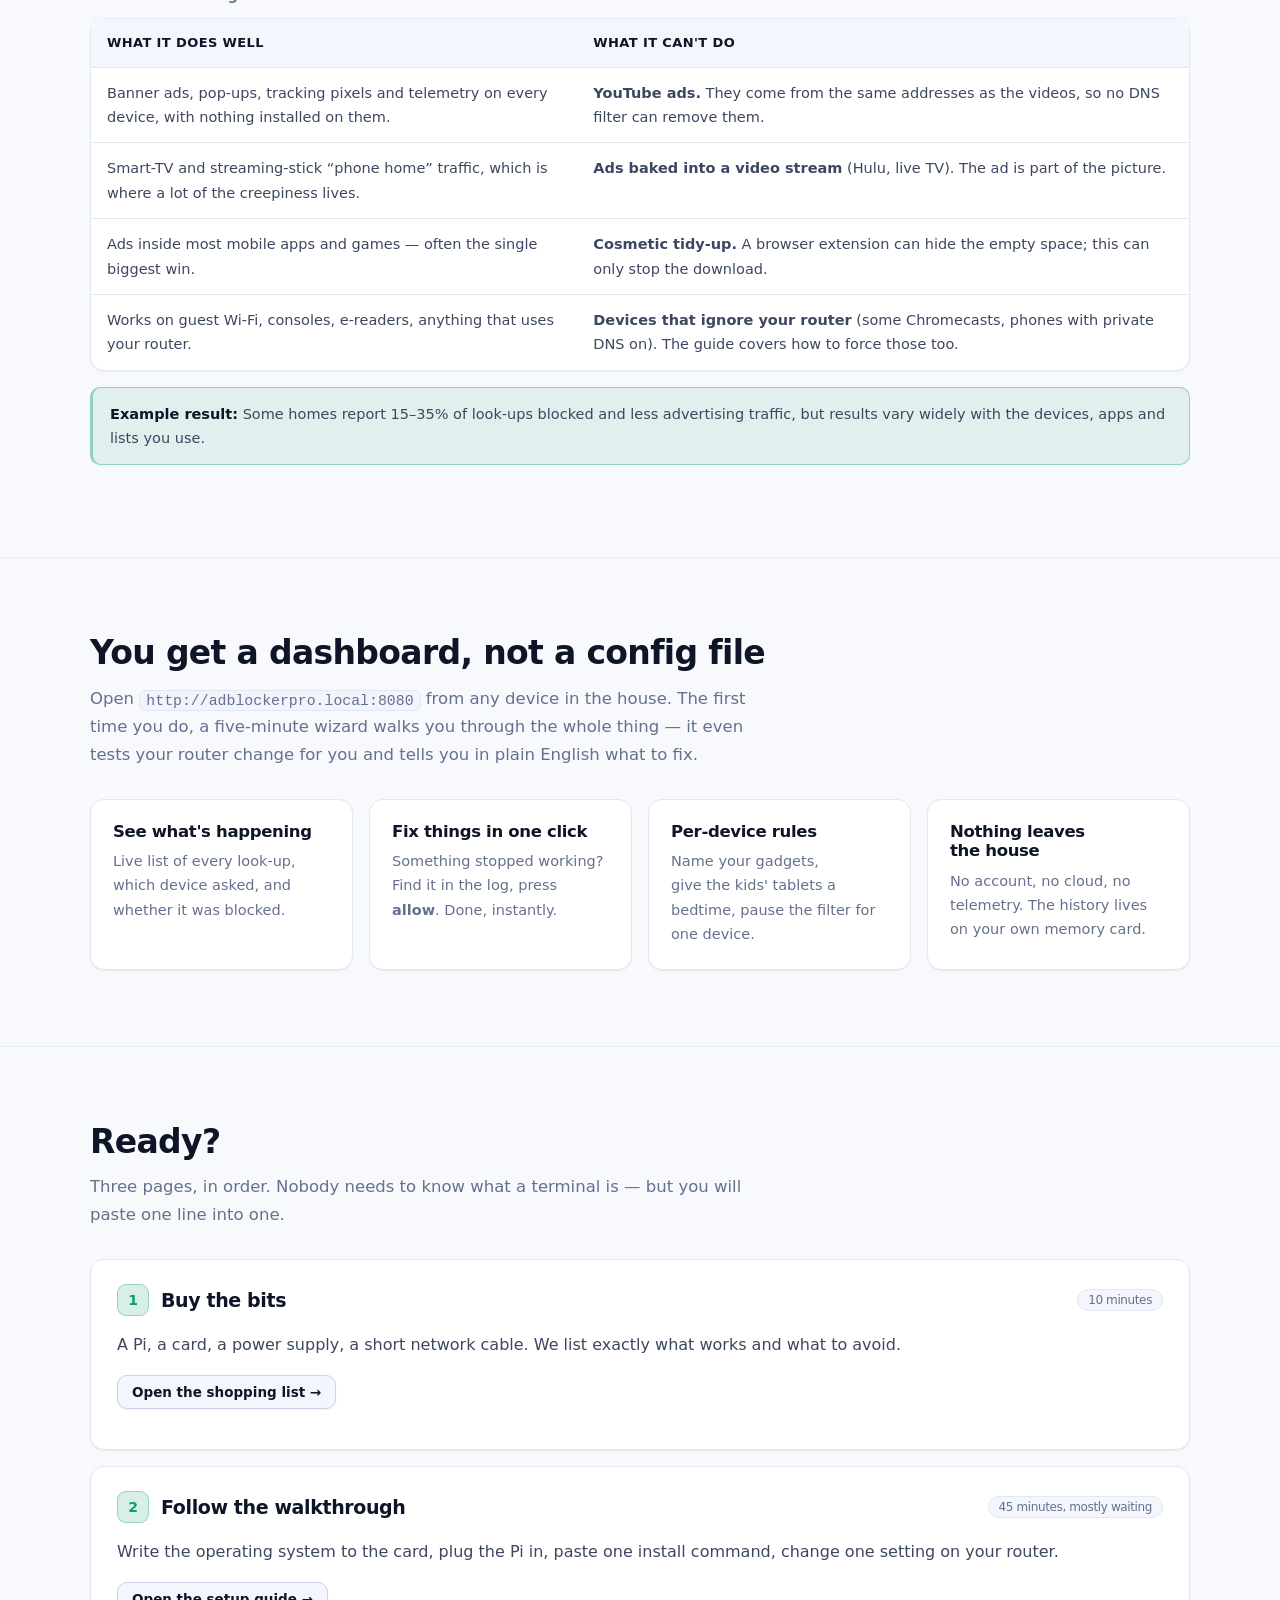
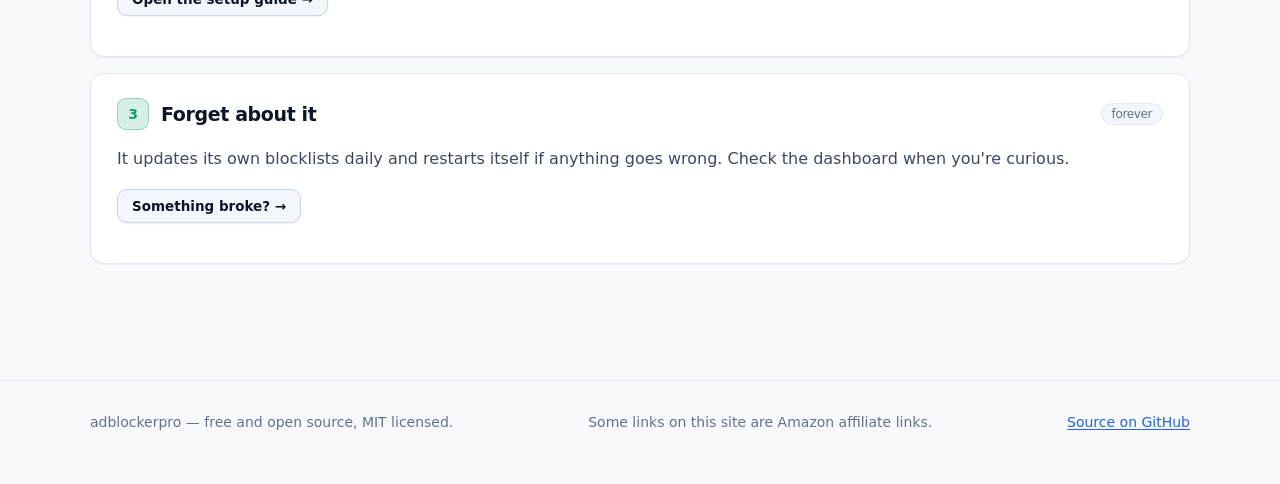
==== commit c78b77e7: "site: improve accessibility, safety, and metadata Co-authored-by: arena-agent <297053741+arena-agent" ====
--- a/site/index.html
+++ b/site/index.html
@@ -5,8 +5,17 @@
 <meta name="viewport" content="width=device-width, initial-scale=1" />
 <title>adblockerpro — block ads on every device in your house</title>
 <meta name="description" content="Build a small box that blocks ads and trackers for every device on your home network — smart TVs, phones, consoles, streaming sticks. No subscription, no apps to install, about an hour of your time." />
+<link rel="canonical" href="https://ahardkore.github.io/adblockerpro/" />
+<meta property="og:type" content="website" />
+<meta property="og:site_name" content="adblockerpro" />
+<meta property="og:title" content="adblockerpro — block ads on every device in your house" />
+<meta property="og:description" content="Build a small box that blocks ads and trackers for every device on your home network — smart TVs, phones, consoles, streaming sticks. No subscription, no apps to install, about an hour of your time." />
+<meta property="og:url" content="https://ahardkore.github.io/adblockerpro/" />
+<meta property="og:image" content="https://ahardkore.github.io/adblockerpro/img/hero.jpg" />
+<meta name="twitter:card" content="summary_large_image" />
 <link rel="stylesheet" href="styles.css" />
-<link rel="icon" href="data:image/svg+xml,<svg xmlns='http://www.w3.org/2000/svg' viewBox='0 0 100 100'><text y='.9em' font-size='90'>🛡️</text></svg>" />
+<link rel="icon" href="favicon.svg" type="image/svg+xml" />
+<link rel="apple-touch-icon" href="img/app-icon.png" /><text y='.9em' font-size='90'>🛡️</text></svg>" />
 <meta name="theme-color" content="#090d19" media="(prefers-color-scheme: dark)" />
 <meta name="theme-color" content="#f7f9fc" media="(prefers-color-scheme: light)" />
 <meta name="color-scheme" content="dark light" />
@@ -22,14 +31,16 @@
     }
   })();
 </script>
+<script type="application/ld+json">{"@context":"https://schema.org","@type":"WebPage","name":"adblockerpro \u2014 block ads on every device in your house","description":"Build a small box that blocks ads and trackers for every device on your home network \u2014 smart TVs, phones, consoles, streaming sticks. No subscription, no apps to install, about an hour of your time.","url":"https://ahardkore.github.io/adblockerpro/"}</script>
 </head>
 <body>
+<a class="skip-link" href="#main-content">Skip to content</a>
 
 <header class="site-head">
   <div class="wrap">
     <a class="brand" href="index.html"><span class="logo">🛡️</span> adblockerpro</a>
-    <nav class="site-nav" id="site-nav">
-      <a href="index.html">Home</a>
+    <nav class="site-nav" id="site-nav" aria-label="Primary navigation">
+      <a href="index.html" aria-current="page">Home</a>
       <a href="hardware.html">What you need</a>
       <a href="setup.html">Setup guide</a>
       <a href="faq.html">Help &amp; FAQ</a>
@@ -41,13 +52,14 @@
         <span aria-hidden="true" class="theme-ico">🌙</span>
       </button>
       <button class="icon-btn nav-toggle" id="nav-toggle" type="button"
-              aria-label="Menu" aria-expanded="false" aria-controls="site-nav">
+              aria-label="Open menu" aria-expanded="false" aria-controls="site-nav">
         <span class="bars" aria-hidden="true"></span>
       </button>
     </div>
   </div>
 </header>
 
+<main id="main-content">
 <section class="hero">
   <div class="wrap hero-grid">
     <div>
@@ -114,7 +126,9 @@
     <h2>Honest expectations</h2>
     <p class="section-sub">So you are not disappointed on day one.</p>
     <table class="compare">
-      <tr><th>What it does well</th><th>What it can't do</th></tr>
+      <caption>What DNS filtering can and cannot block</caption>
+      <thead><tr><th scope="col">What it does well</th><th scope="col">What it can't do</th></tr></thead>
+      <tbody>
       <tr>
         <td>Banner ads, pop-ups, tracking pixels and telemetry on every device, with nothing installed on them.</td>
         <td><b>YouTube ads.</b> They come from the same addresses as the videos, so no DNS filter can remove them.</td>
@@ -131,10 +145,10 @@
         <td>Works on guest Wi-Fi, consoles, e-readers, anything that uses your router.</td>
         <td><b>Devices that ignore your router</b> (some Chromecasts, phones with private DNS on). The guide covers how to force those too.</td>
       </tr>
+    </tbody>
     </table>
     <div class="callout good">
-      <b>Typical result:</b> 15–35% of all look-ups blocked, several hundred megabytes of
-      ads not downloaded per week, and a noticeably quieter smart TV.
+      <b>Example result:</b> Some homes report 15–35% of look-ups blocked and less advertising traffic, but results vary widely with the devices, apps and lists you use.
     </div>
   </div>
 </section>
@@ -180,6 +194,8 @@
   </div>
 </section>
 
+</main>
+
 <footer class="site-foot">
   <div class="wrap">
     <span>adblockerpro — free and open source, MIT licensed.</span>
--- a/site/styles.css
+++ b/site/styles.css
@@ -479,3 +479,30 @@
   .site-head, .copy, .hero-cta, .site-foot { display: none !important; }
   body { background: #fff; color: #000; }
 }
+
+/* Accessible helpers and semantic page titles. */
+.visually-hidden {
+  position: absolute !important; width: 1px; height: 1px; padding: 0; margin: -1px;
+  overflow: hidden; clip: rect(0, 0, 0, 0); white-space: nowrap; border: 0;
+}
+main { display: block; }
+main > section:first-child .section-title {
+  font-size: clamp(28px, 4vw, 40px);
+}
+table.compare caption {
+  text-align: left; padding: 0 0 10px; color: var(--muted);
+  font-weight: 600; font-size: 14px;
+}
+
+@media (max-width: 600px) {
+  table.compare.responsive, table.compare.responsive tbody,
+  table.compare.responsive tr, table.compare.responsive td { display: block; width: 100%; }
+  table.compare.responsive thead { position: absolute; width: 1px; height: 1px; overflow: hidden; clip: rect(0, 0, 0, 0); }
+  table.compare.responsive tr { padding: 10px 14px; border-bottom: 1px solid var(--line); }
+  table.compare.responsive tr:last-child { border-bottom: 0; }
+  table.compare.responsive td { border: 0; padding: 5px 0; }
+  table.compare.responsive td::before {
+    content: attr(data-label); display: block; color: var(--muted); font-size: 11px;
+    font-weight: 700; letter-spacing: .04em; text-transform: uppercase;
+  }
+}
